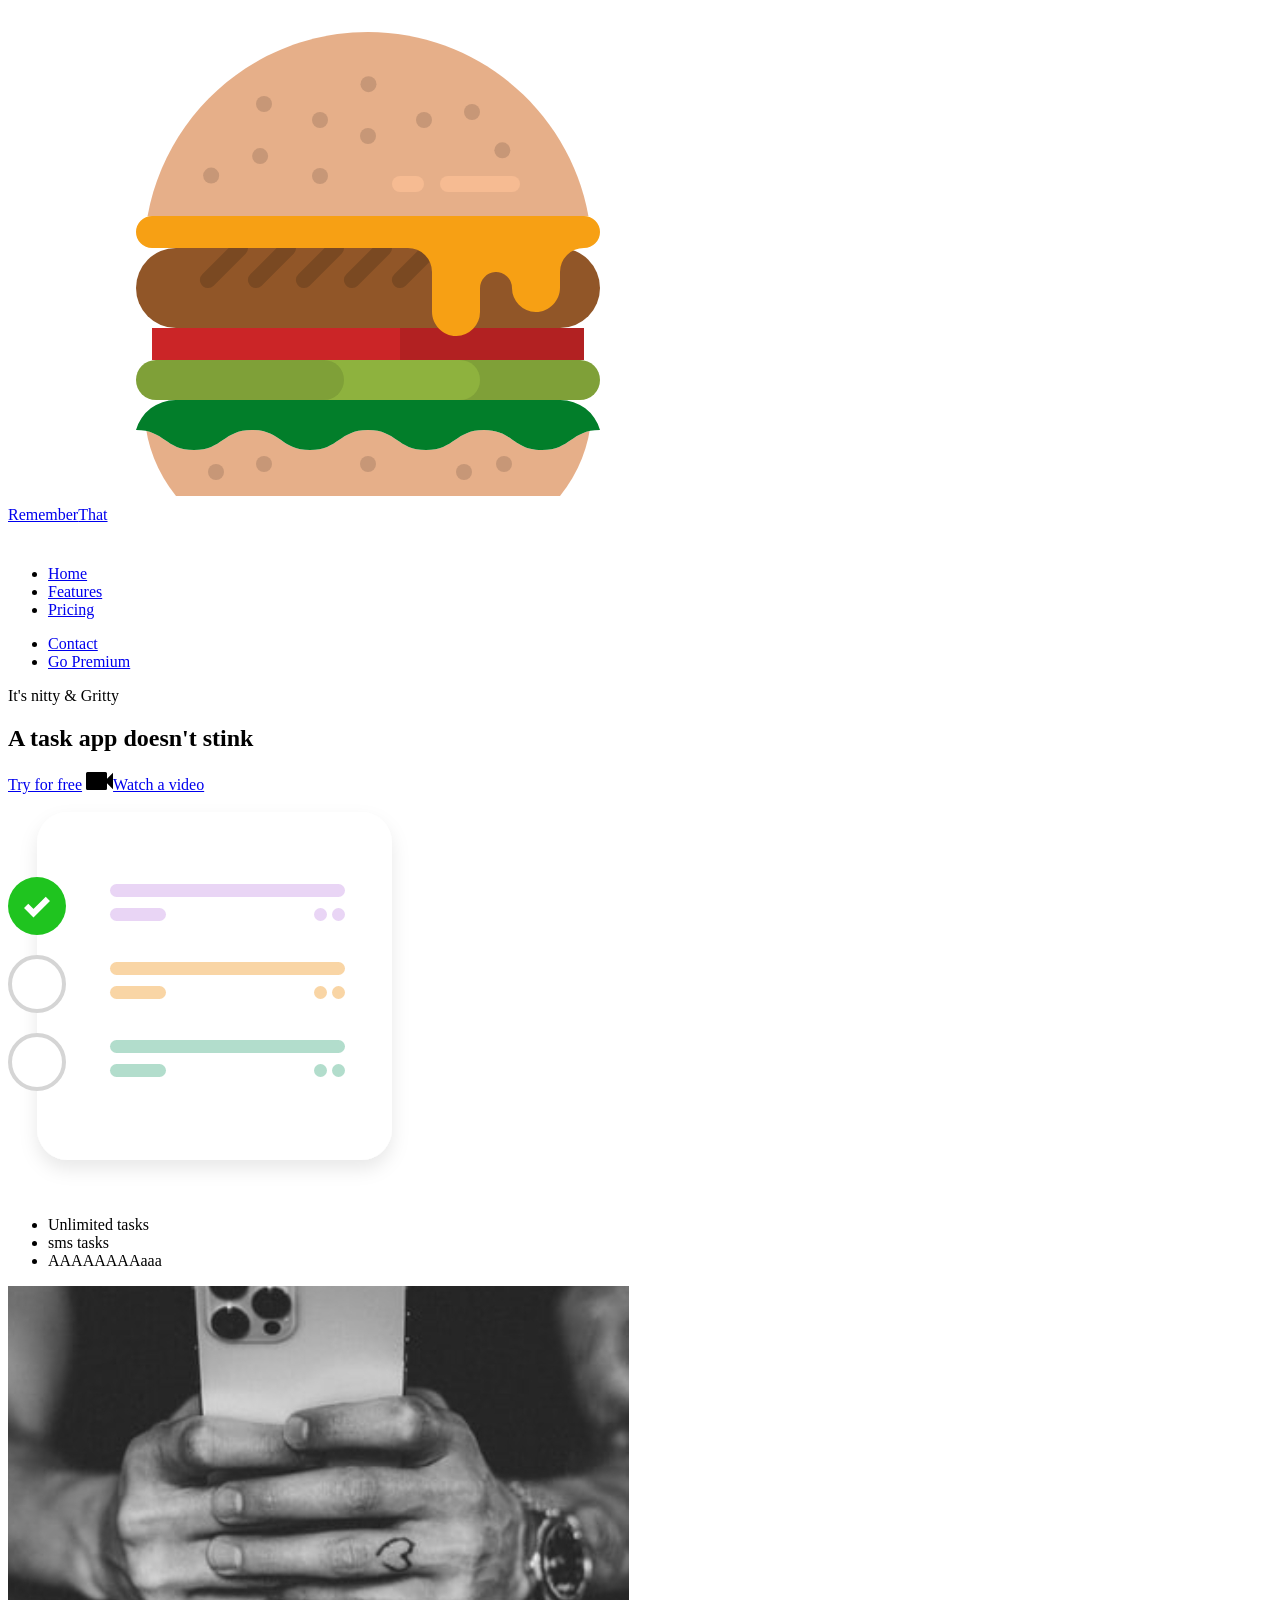
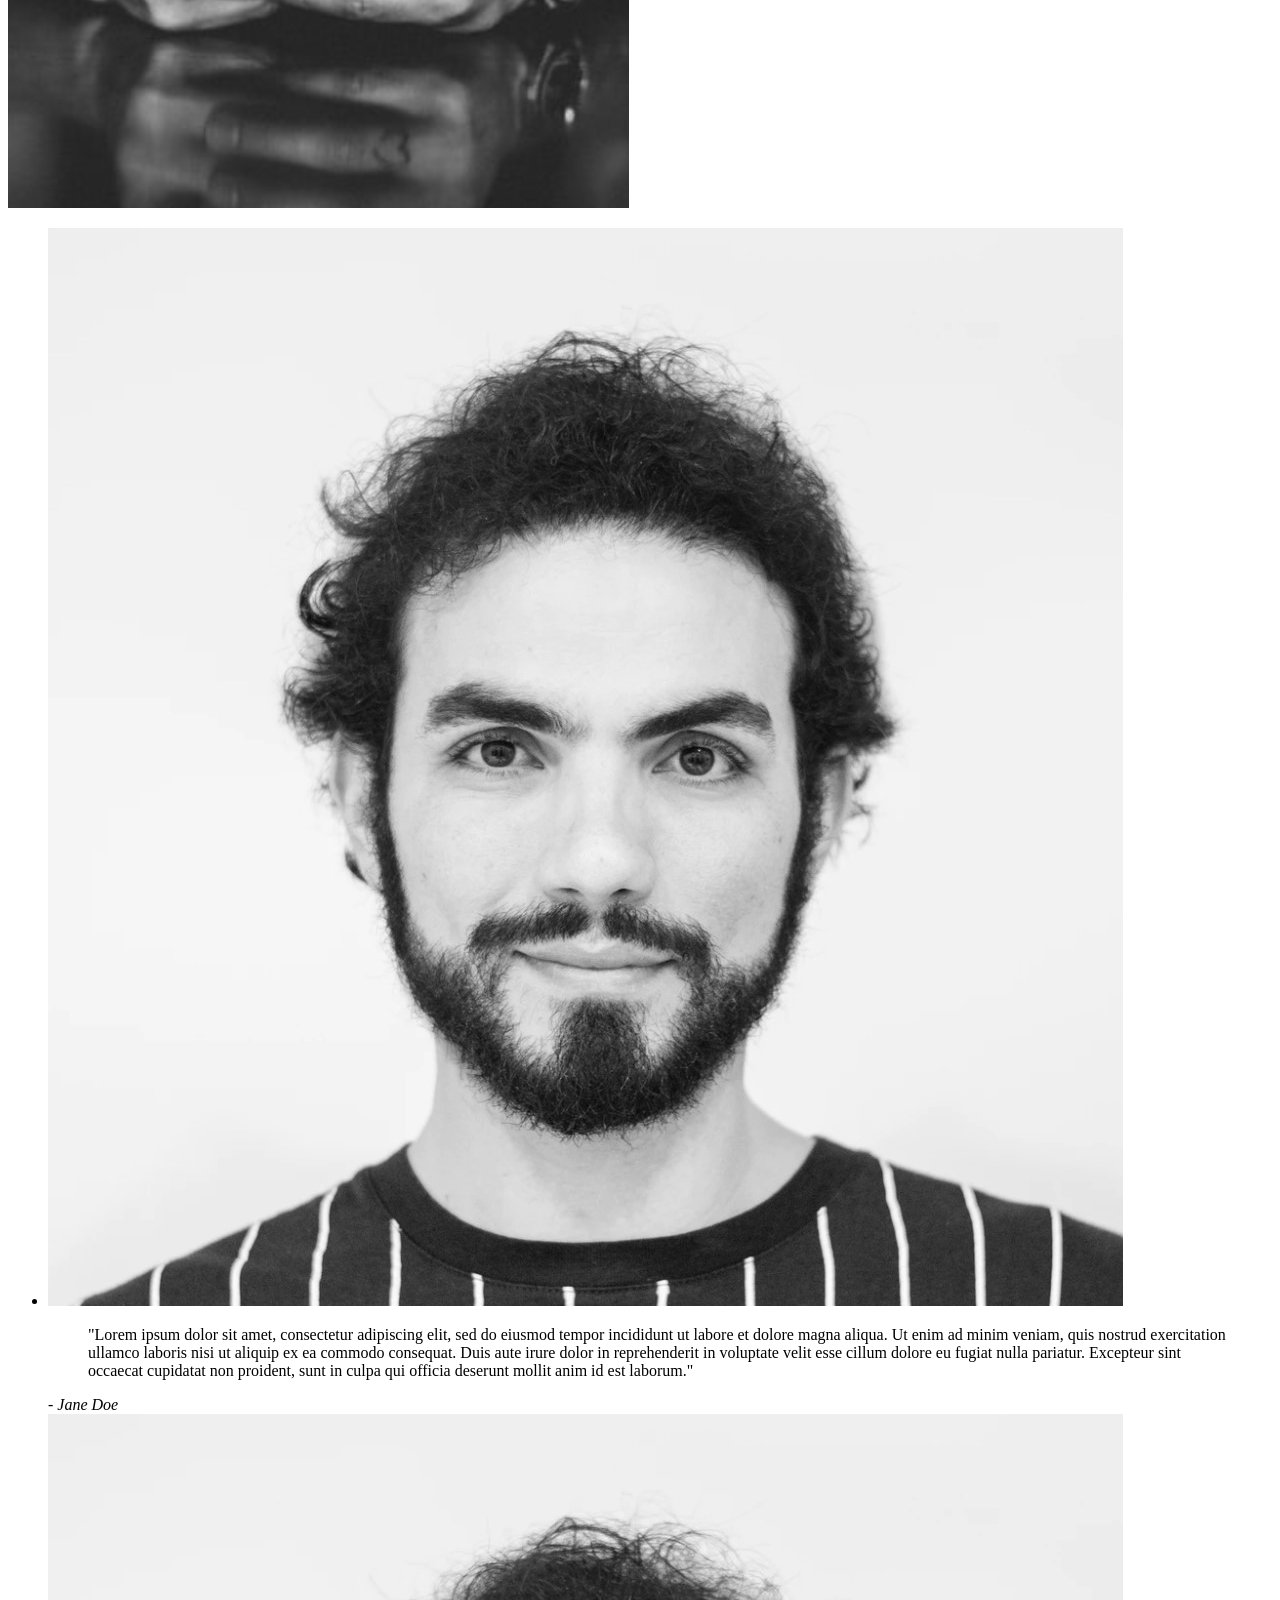
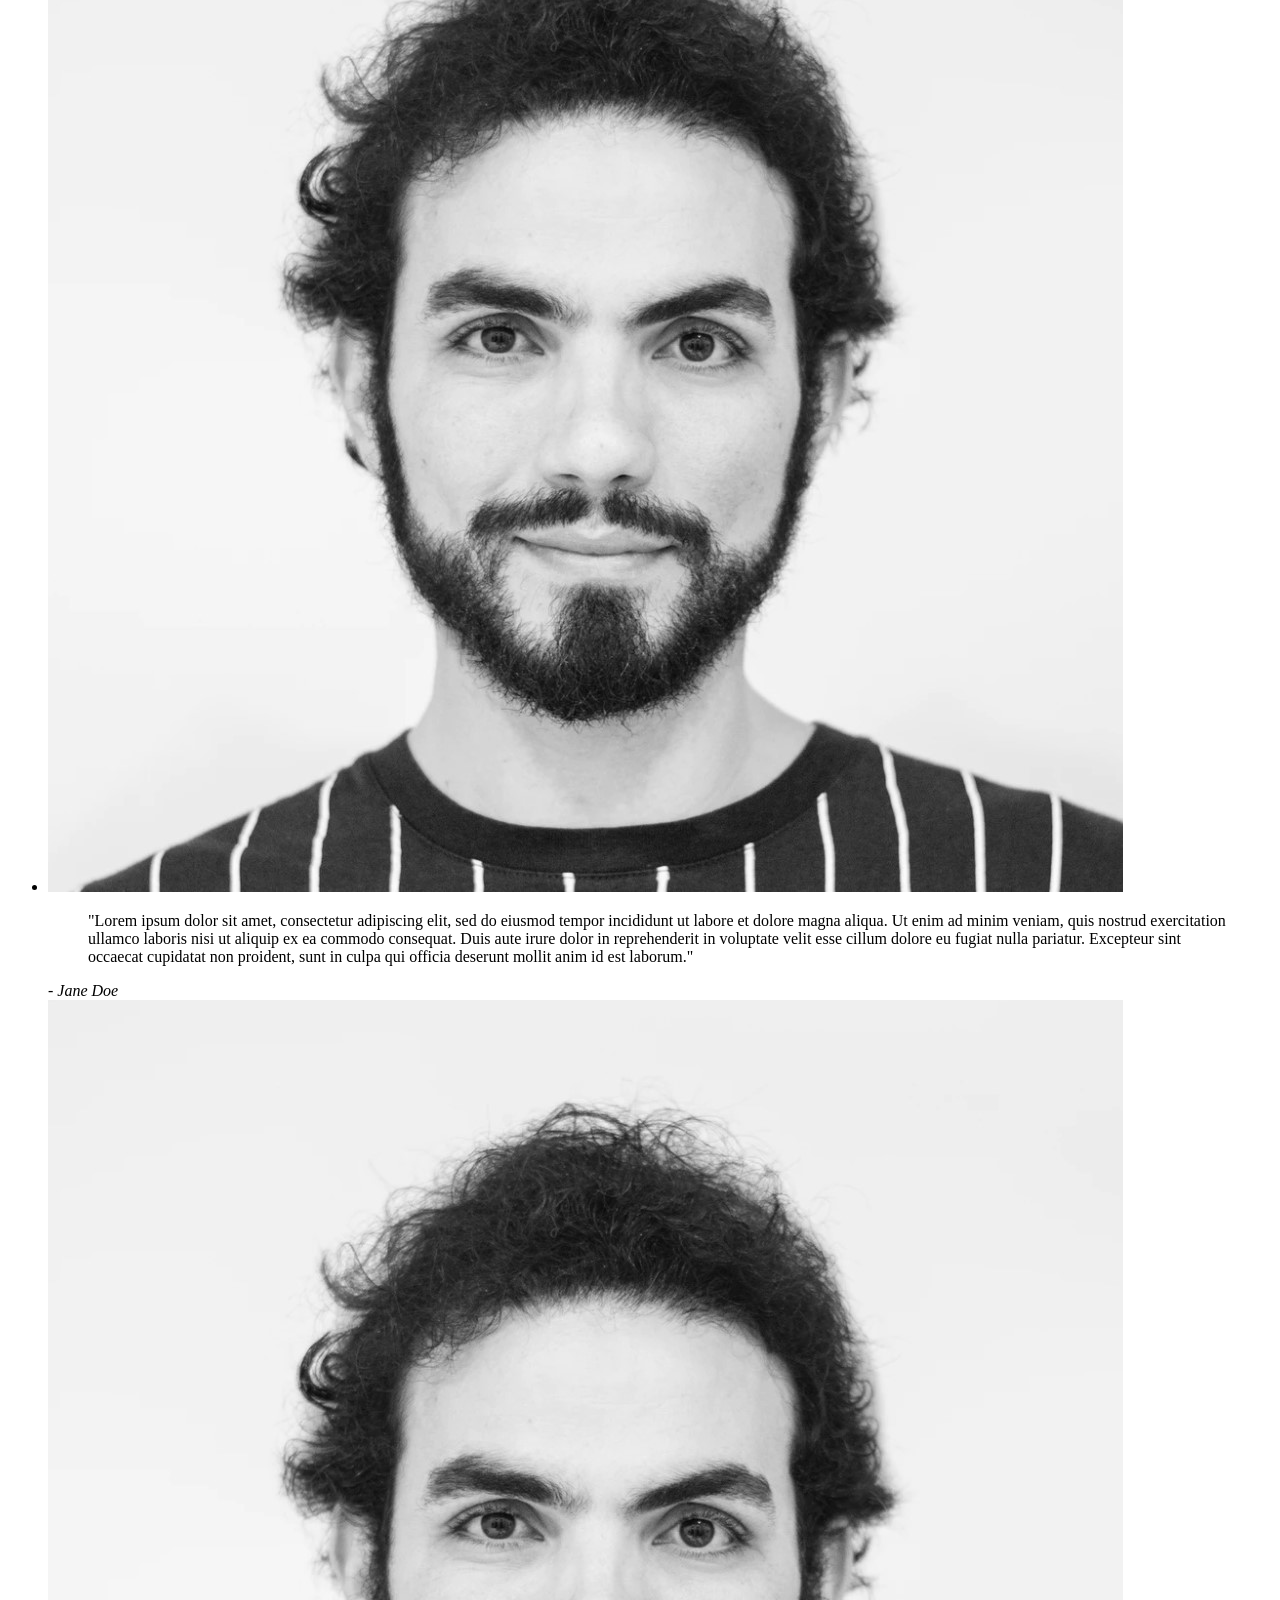
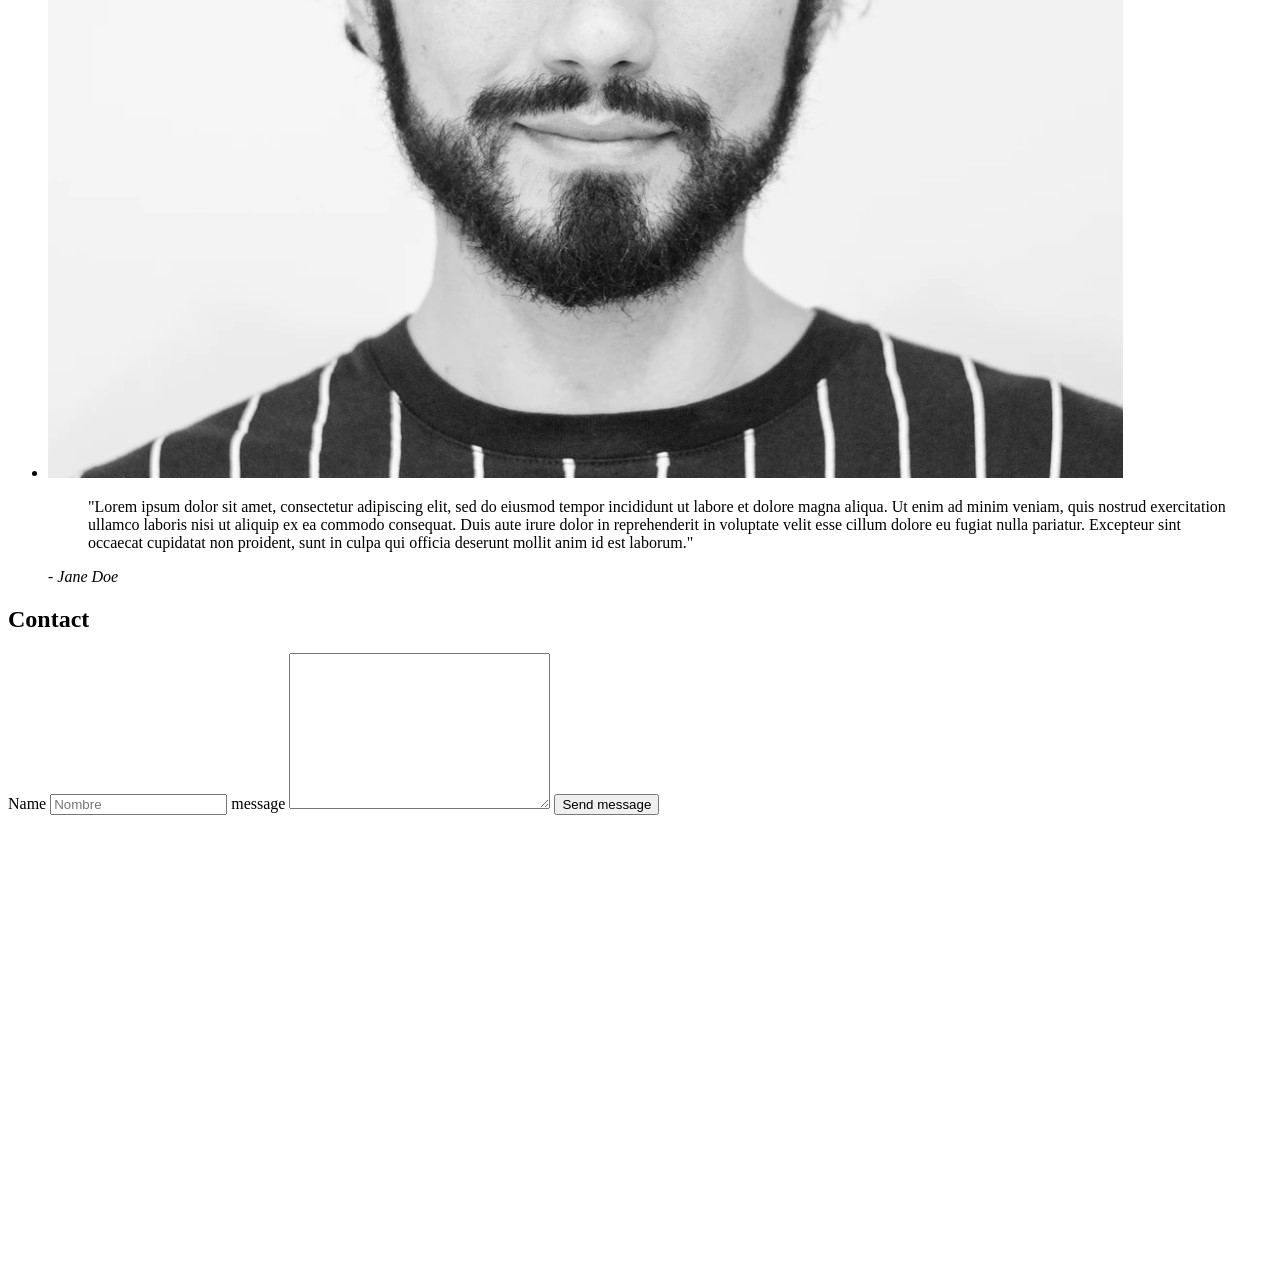
==== index.html @ d124f80e "html basico" ====
<!DOCTYPE html>
<html lang="en">
<head>
    <meta charset="UTF-8">
    <meta http-equiv="X-UA-Compatible" content="IE=edge">
    <meta name="viewport" content="width=device-width, initial-scale=1.0">
    <title>Un ejemplo</title>
    <link rel="stylesheet" href="css/main.css">
</head>
<body>
    <div class="navbar">
        <div class="container">
            <a class="logo" href="#">Remember<span>That</span></a>

            <img id="mobile-cta" class="mobile-menu" src="images/menu.svg" alt="Open navigation">

            <nav>
                <img id="mobile-exit" class="mobile-menu-exit" src="images/exit.svg" alt="Close navigation">

                <ul class="primary-nav">
                    <li class="current"><a href="#">Home</a></li>
                    <li><a href="#">Features</a></li>
                    <li><a href="#">Pricing</a></li>
                </ul>

                <ul class="secondary-nav">
                    <li><a href="#">Contact</a></li>
                    <li class="go-premium-cta"><a href="#">Go Premium</a></li>
                </ul>
            </nav>
        </div>
    </div>

    <section class="hero">
        <div class="container">
            <div class="left-col">
                <p class="subhead">It's nitty &amp; Gritty</p>
                <h1>A task app doesn't stink</h1>

                <div class="hero-cta">
                    <a href="#" class="primary-cta">Try for free</a>
                    <a href="#" class="watch-video-cta">
                        <img src="images/watch.svg" alt="Watch a video">Watch a video
                    </a>
                </div>
            </div>

            <img src="images/illustration.svg" alt="Illustration" class="hero-img">
        </div>
    </section>

    <section class="features-section">
        <div class="container">
            <ul class="features-list">
                <li>Unlimited tasks</li>
                <li>sms tasks</li>
                <li>AAAAAAAAaaa</li>
            </ul>

            <img src="images/holding-phone.jpg" alt="Man holding phone">
        </div>
    </section>

    <section class="testimonials-section">
        <div class="container">
            <ul>
                <li>
                    <img src="images/person.jpg" alt="Person">

                    <blockquote>"Lorem ipsum dolor sit amet, consectetur adipiscing elit, sed do eiusmod tempor incididunt ut labore et dolore magna aliqua. Ut enim ad minim veniam, quis nostrud exercitation ullamco laboris nisi ut aliquip ex ea commodo consequat. Duis aute irure dolor in reprehenderit in voluptate velit esse cillum dolore eu fugiat nulla pariatur. Excepteur sint occaecat cupidatat non proident, sunt in culpa qui officia deserunt mollit anim id est laborum."</blockquote>

                    <cite>- Jane Doe</cite>
                </li>
                <li>
                    <img src="images/person.jpg" alt="Person">

                    <blockquote>"Lorem ipsum dolor sit amet, consectetur adipiscing elit, sed do eiusmod tempor incididunt ut labore et dolore magna aliqua. Ut enim ad minim veniam, quis nostrud exercitation ullamco laboris nisi ut aliquip ex ea commodo consequat. Duis aute irure dolor in reprehenderit in voluptate velit esse cillum dolore eu fugiat nulla pariatur. Excepteur sint occaecat cupidatat non proident, sunt in culpa qui officia deserunt mollit anim id est laborum."</blockquote>

                    <cite>- Jane Doe</cite>
                </li>
                <li>
                    <img src="images/person.jpg" alt="Person">

                    <blockquote>"Lorem ipsum dolor sit amet, consectetur adipiscing elit, sed do eiusmod tempor incididunt ut labore et dolore magna aliqua. Ut enim ad minim veniam, quis nostrud exercitation ullamco laboris nisi ut aliquip ex ea commodo consequat. Duis aute irure dolor in reprehenderit in voluptate velit esse cillum dolore eu fugiat nulla pariatur. Excepteur sint occaecat cupidatat non proident, sunt in culpa qui officia deserunt mollit anim id est laborum."</blockquote>

                    <cite>- Jane Doe</cite>
                </li>
            </ul>
        </div>
    </section>

    <section class="contact-section">
        <div class="container">
            <div class="contact-left">
                <h2>Contact</h2>

                <form action="">
                    <label for="name">Name</label>
                    <input type="text" id="name" name="name" placeholder="Nombre">

                    <label for="message">message</label>
                    <textarea name="message" id="message" cols="30" rows="10"></textarea>

                    <input type="submit" class="send-message-cta" value="Send message">
                </form>
            </div>

            <div class="contact-right">
                <iframe src="https://www.google.com/maps/embed?pb=!1m18!1m12!1m3!1d26303.90720141195!2d-58.69843490233976!3d-34.50317835106401!2m3!1f0!2f0!3f0!3m2!1i1024!2i768!4f13.1!3m3!1m2!1s0x95bca32d4d911da9%3A0x5f5f0d9c01ed4ae!2sVilla%20de%20Mayo%2C%20Buenos%20Aires%20Province!5e0!3m2!1sen!2sar!4v1614392842137!5m2!1sen!2sar" width="600" height="450" style="border:0;" allowfullscreen="" loading="lazy"></iframe>
            </div>
        </div>
    </section>
</body>
</html>
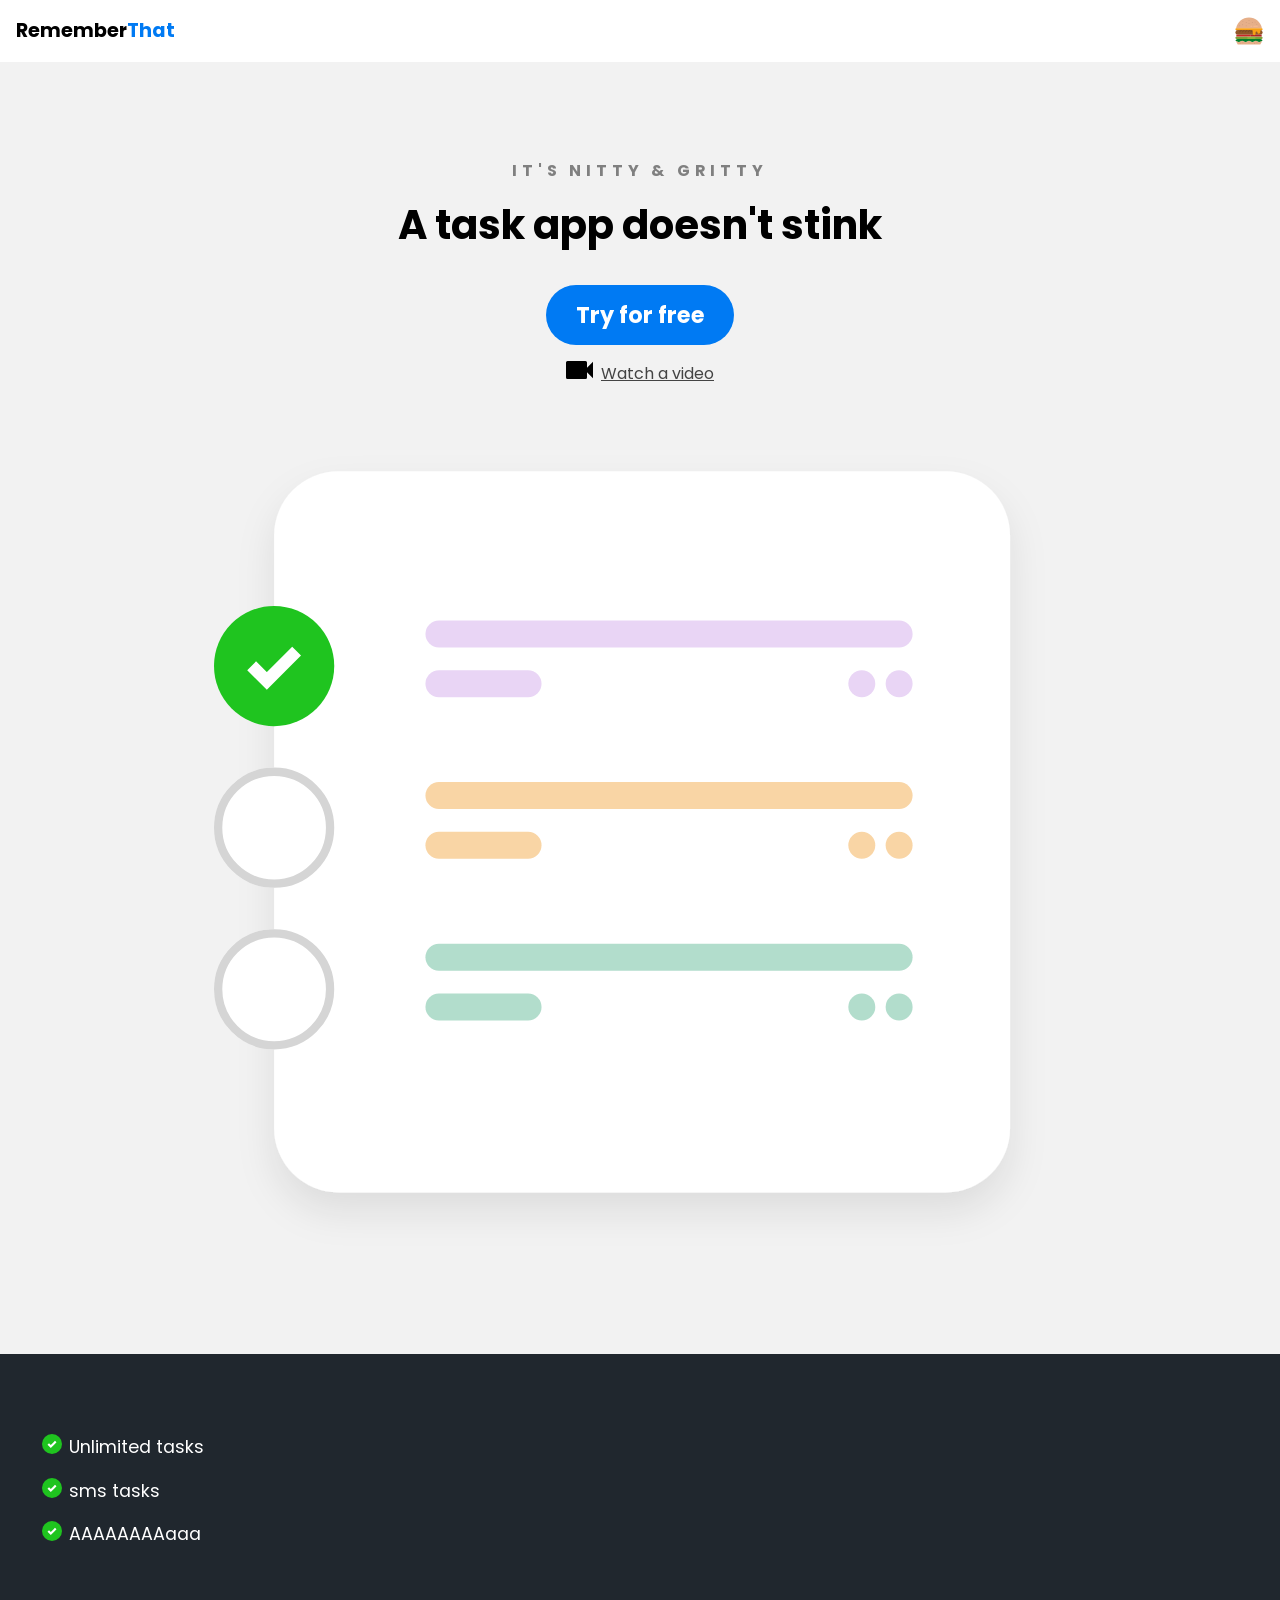
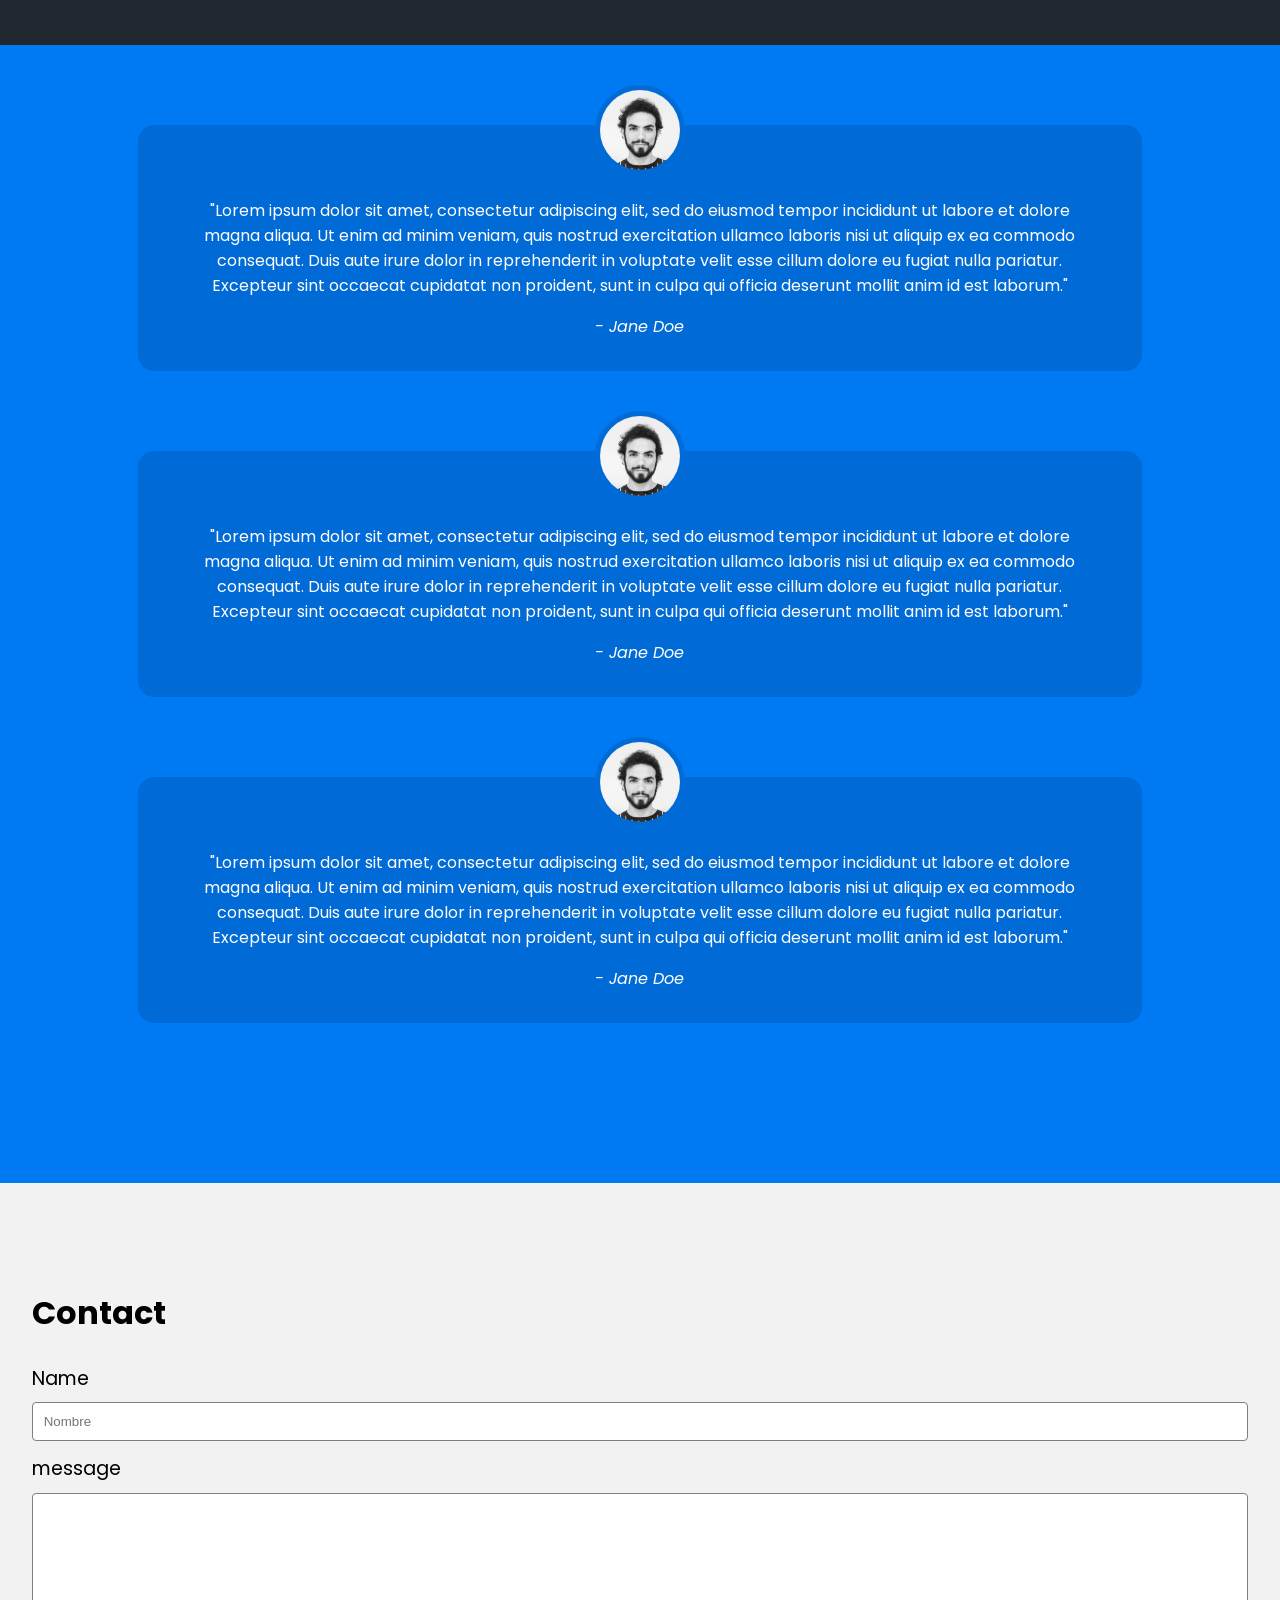
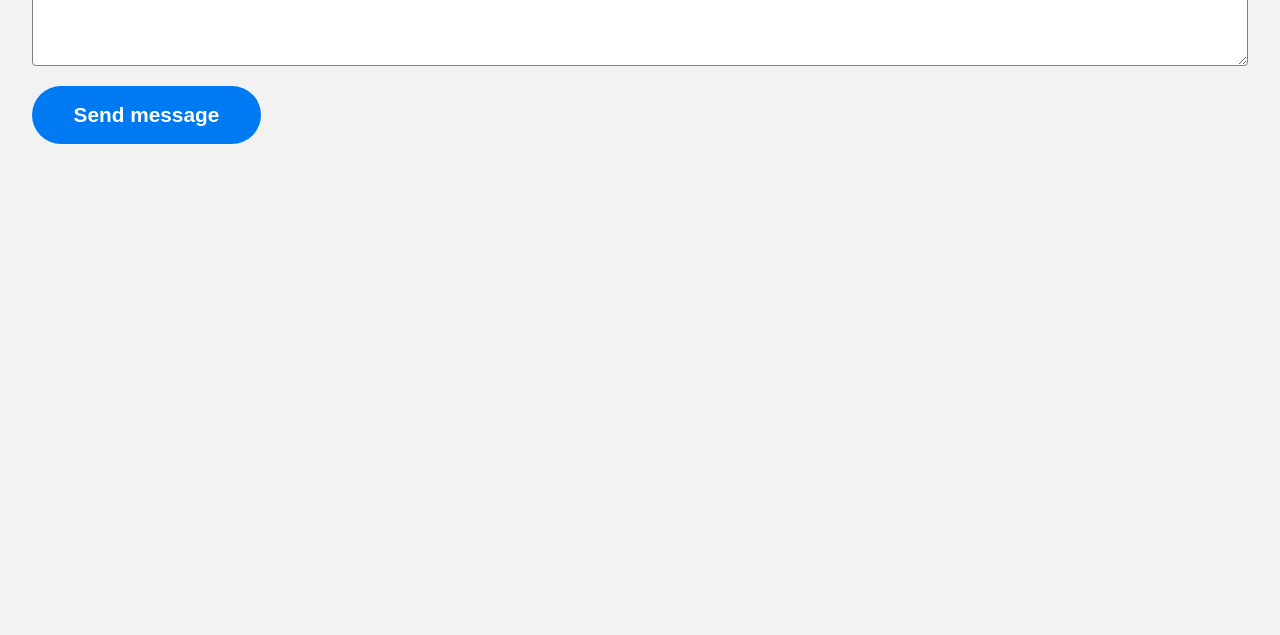
==== commit ad574218: "hecho el menu mobile" ====
--- a/index.html
+++ b/index.html
@@ -110,5 +110,22 @@
             </div>
         </div>
     </section>
+
+    <script>
+
+        const mobileBtn = document.getElementById('mobile-cta');
+        const nav = document.querySelector('nav'); // para seleccionar un elemento por nombre (seria el tag html)
+        const mobileBtnExit = document.getElementById('mobile-exit');
+
+        mobileBtn.addEventListener('click', () => {
+            nav.classList.add('menu-btn');
+        });
+
+        mobileBtnExit.addEventListener('click', () => {
+            nav.classList.remove('menu-btn');
+        });
+
+    </script>
+
 </body>
 </html>
--- a/css/main.css
+++ b/css/main.css
@@ -0,0 +1,231 @@
+@import url("https://fonts.googleapis.com/css2?family=Poppins:wght@400;700&display=swap");
+:root {
+  --primary-color:  #007af3;
+}
+
+body {
+  background: #f2f2f2;
+  margin: 0;
+  font-family: 'Poppins';
+}
+
+.navbar {
+  background: white;
+  padding: 1em;
+}
+
+.navbar .logo {
+  text-decoration: none;
+  font-weight: bold;
+  color: black;
+  font-size: 1.2em;
+}
+
+.navbar .logo span {
+  color: var(--primary-color);
+}
+
+.navbar nav {
+  display: none;
+}
+
+.navbar .container {
+  display: -webkit-box;
+  display: -ms-flexbox;
+  display: flex;
+  place-content: space-between;
+}
+
+.navbar .mobile-menu {
+  cursor: pointer;
+  width: 1.9em;
+  height: width;
+}
+
+a {
+  color: #444444;
+}
+
+ul {
+  list-style-type: none;
+  margin: 0;
+  padding: 0;
+}
+
+section {
+  padding: 5em 2em;
+}
+
+.hero {
+  text-align: center;
+}
+
+.left-col .subhead {
+  text-transform: uppercase;
+  font-weight: bold;
+  color: gray;
+  letter-spacing: .3em;
+}
+
+.left-col h1 {
+  font-size: 2.5em;
+  line-height: 1.3em;
+  margin-top: .2em;
+}
+
+.left-col .primary-cta {
+  background: var(--primary-color);
+  color: white;
+  text-decoration: none;
+  padding: .6em 1.3em;
+  font-size: 1.4em;
+  border-radius: 5em;
+  font-weight: bold;
+  display: inline-block;
+}
+
+.left-col .watch-video-cta {
+  display: block;
+  margin-top: 1em;
+}
+
+.left-col .watch-video-cta img {
+  margin-right: .5em;
+}
+
+.hero-img {
+  width: 70%;
+  margin-top: 3em;
+}
+
+section.features-section {
+  background: #20272e;
+  color: white;
+}
+
+ul.features-list {
+  margin: 0;
+  padding-left: .1em;
+}
+
+ul.features-list li {
+  font-size: 1.1em;
+  margin-bottom: 1em;
+  margin-left: 2em;
+  position: relative;
+}
+
+ul.features-list li:before {
+  content: '';
+  left: -2em;
+  position: absolute;
+  width: 20px;
+  height: 20px;
+  background-image: url("../images/bullet.svg");
+  background-size: contain;
+  margin-left: .5em;
+}
+
+.features-section img {
+  display: none;
+}
+
+.testimonials-section {
+  background: var(--primary-color);
+  color: white;
+}
+
+.testimonials-section li {
+  background: #006bd6;
+  text-align: center;
+  padding: 2em 1em;
+  width: 80%;
+  margin: 0 auto 5em auto;
+  border-radius: 1em;
+}
+
+.testimonials-section li img {
+  width: 5em;
+  height: 5em;
+  border: 5px solid #006bd6;
+  border-radius: 50%;
+  margin-top: -4.5em;
+}
+
+h2 {
+  font-size: 2em;
+}
+
+label {
+  display: block;
+  font-size: 1.2em;
+  margin-bottom: .5em;
+}
+
+input, textarea {
+  width: 100%;
+  padding: .8em;
+  margin-bottom: 1em;
+  border-radius: .3em;
+  border: 1px solid gray;
+  -webkit-box-sizing: border-box;
+          box-sizing: border-box;
+}
+
+input[type="submit"] {
+  background-color: var(--primary-color);
+  color: white;
+  font-weight: bold;
+  font-size: 1.3em;
+  border: none;
+  margin-bottom: 5em;
+  border-radius: 5em;
+  display: inline-block;
+  padding: .8em 2em;
+  width: unset;
+  cursor: pointer;
+}
+
+iframe {
+  width: 100%;
+  height: 300px;
+}
+
+nav.menu-btn {
+  display: block;
+}
+
+nav {
+  position: fixed;
+  z-index: 999;
+  width: 66%;
+  right: 0;
+  top: 0;
+  background: #20272e;
+  height: 100vh;
+  padding: 1em;
+}
+
+nav ul.primary-nav {
+  margin-top: 5em;
+}
+
+nav li a {
+  color: white;
+  text-decoration: none;
+  display: block;
+  padding: .5em;
+  font-size: 1.3em;
+  text-align: right;
+}
+
+nav li a:hover {
+  font-weight: bold;
+}
+
+.mobile-menu-exit {
+  float: right;
+  margin: .5em;
+  cursor: pointer;
+}
+/*# sourceMappingURL=main.css.map */
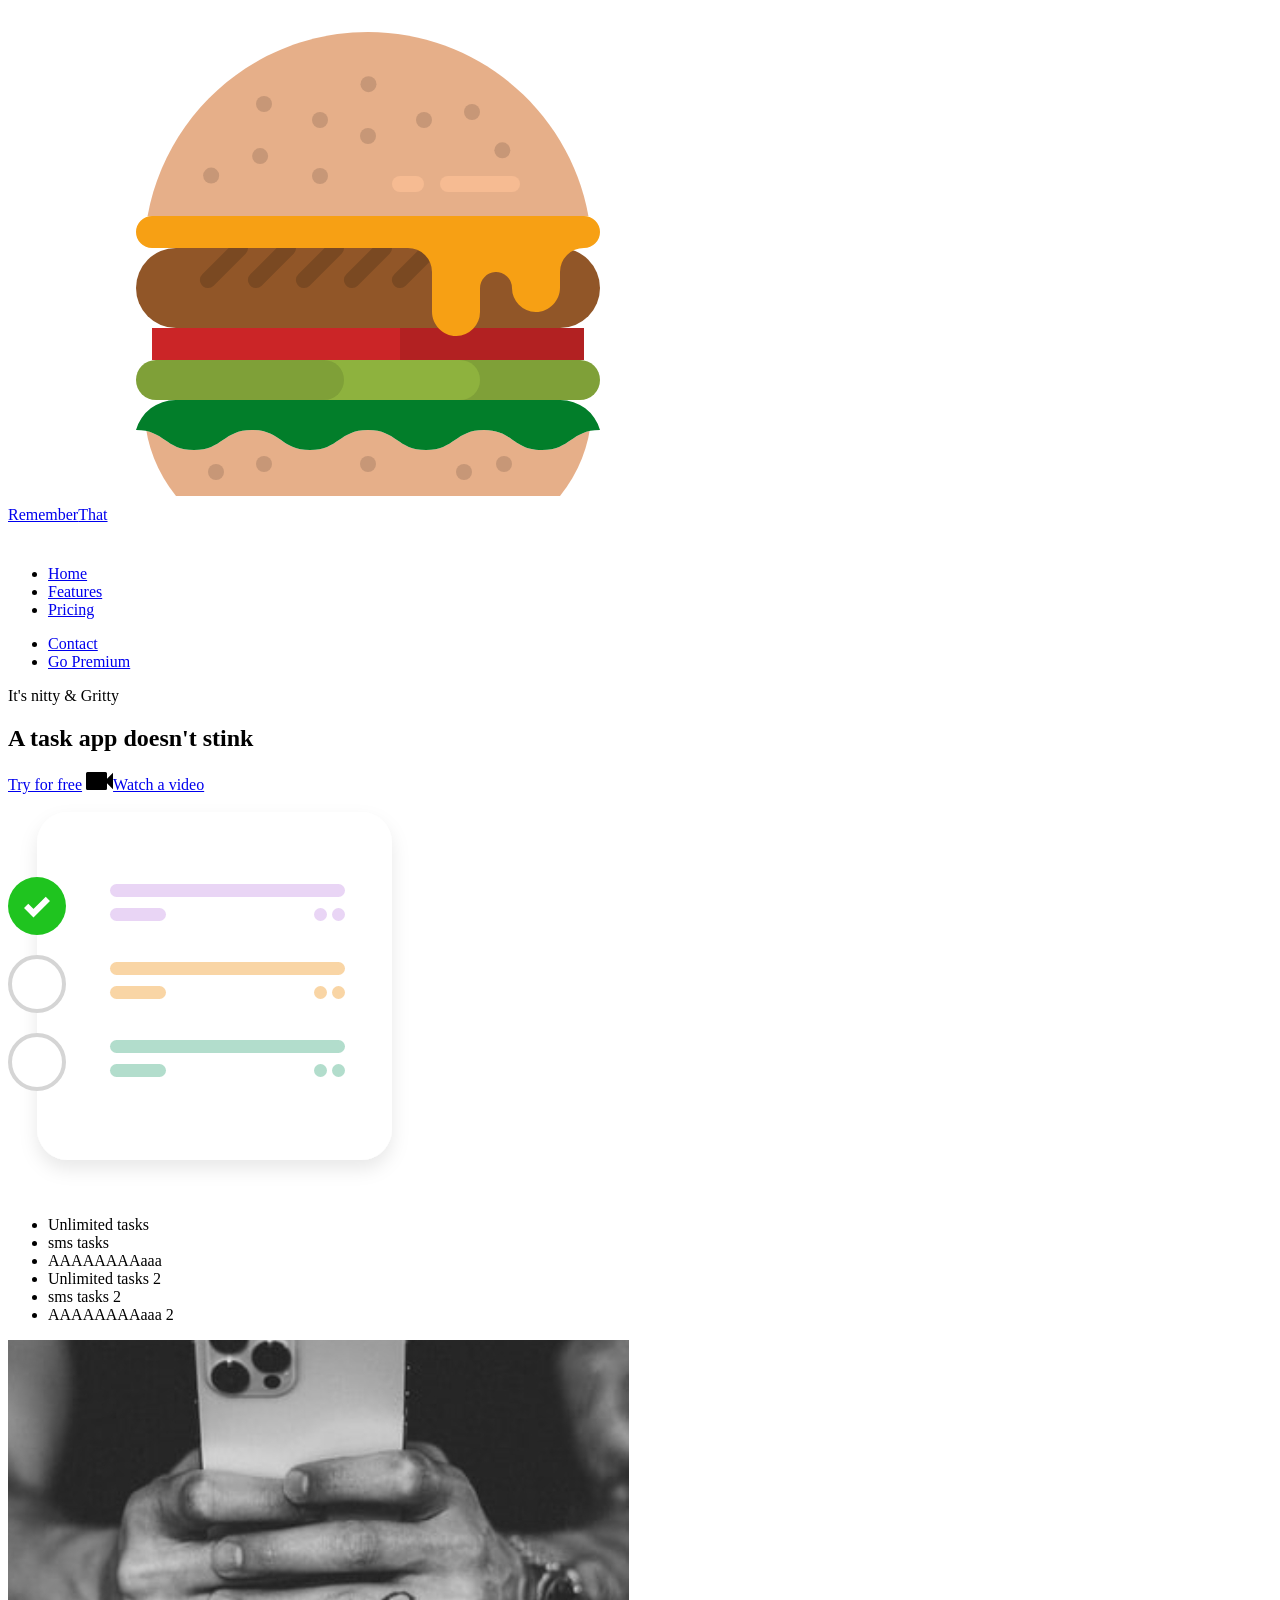
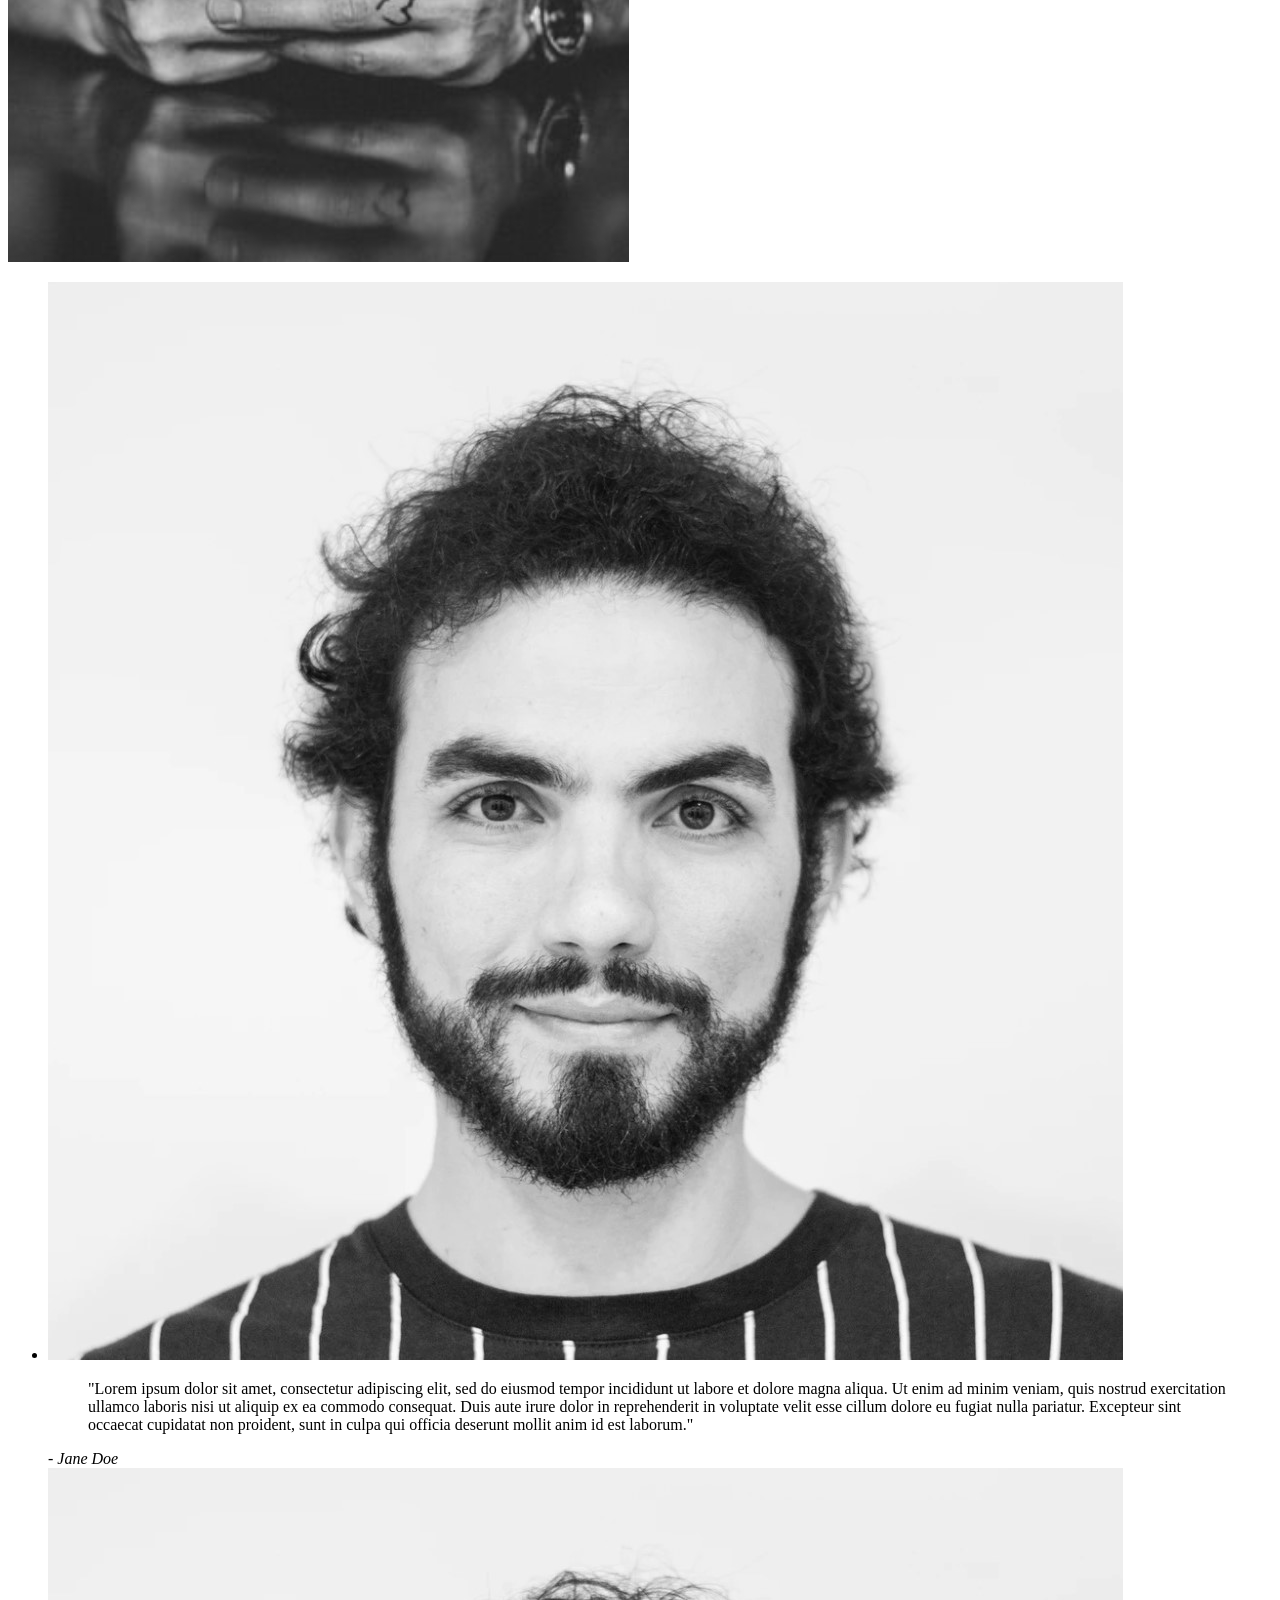
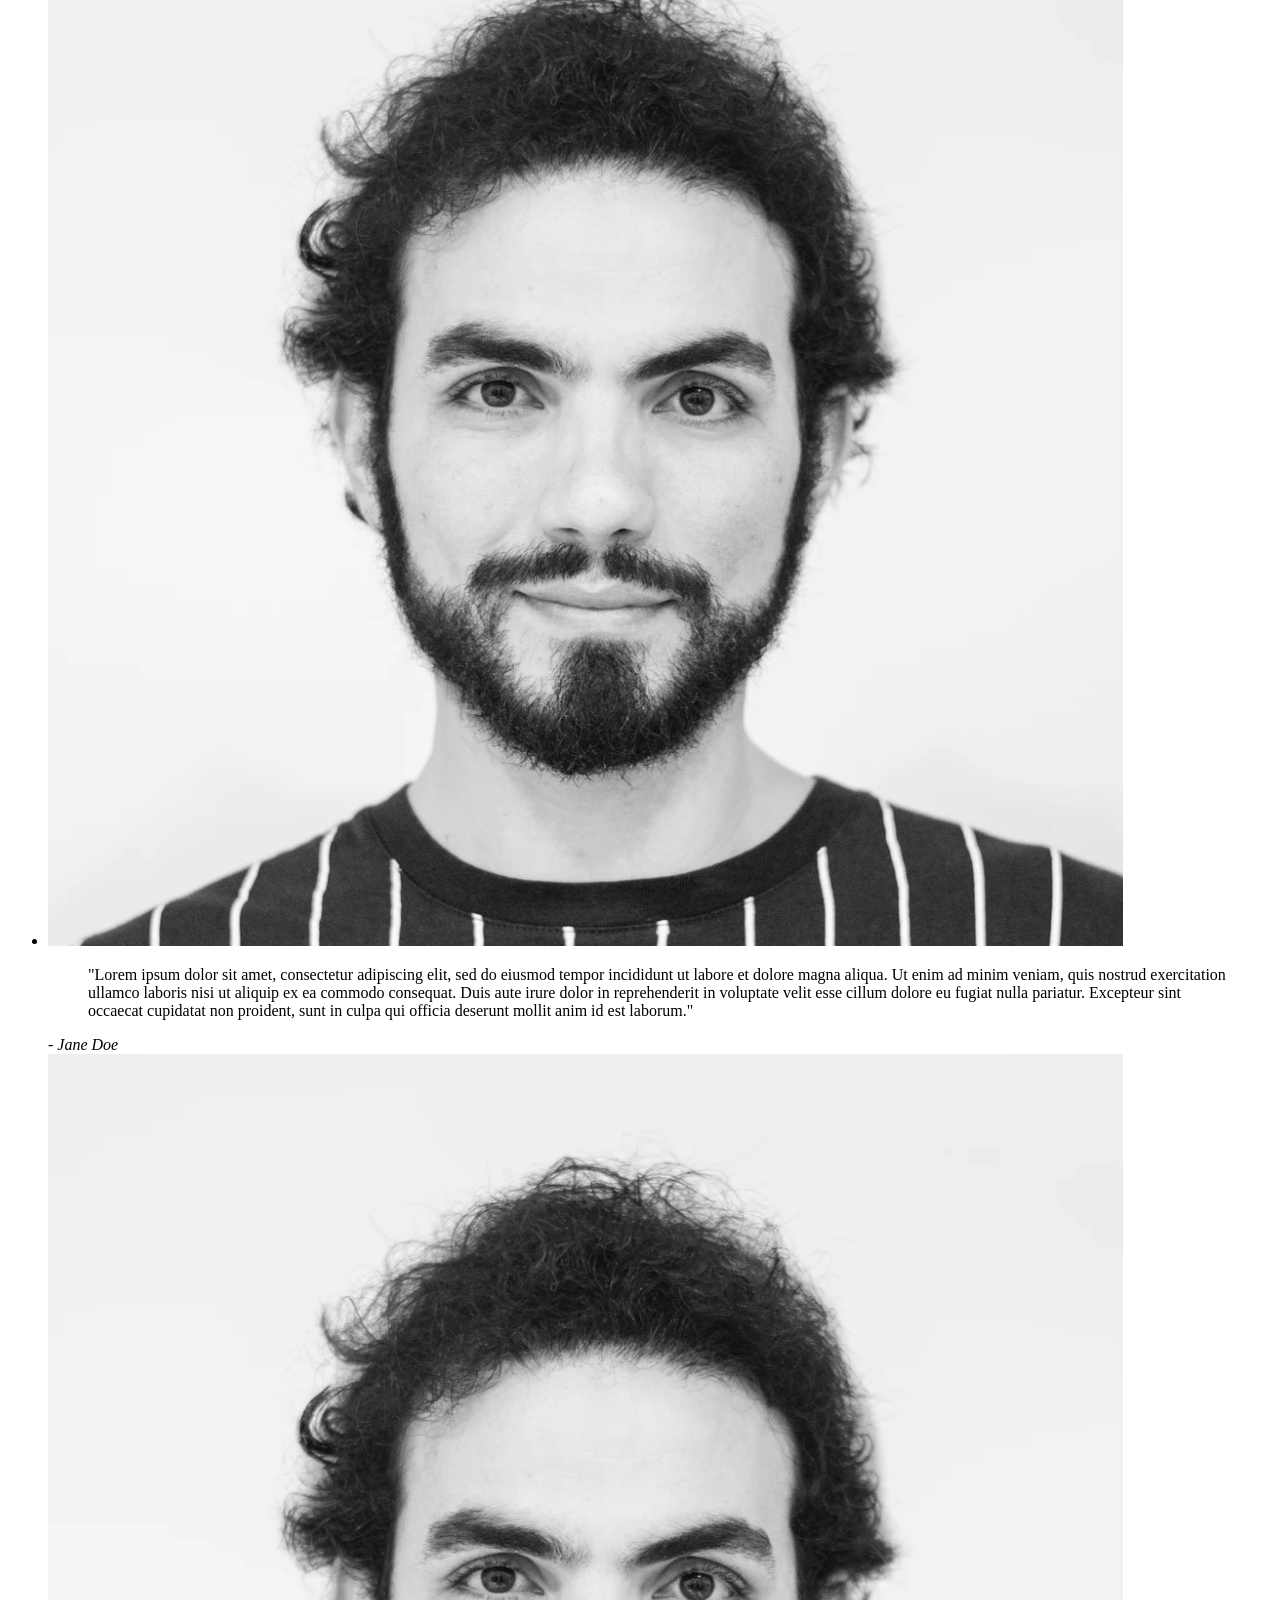
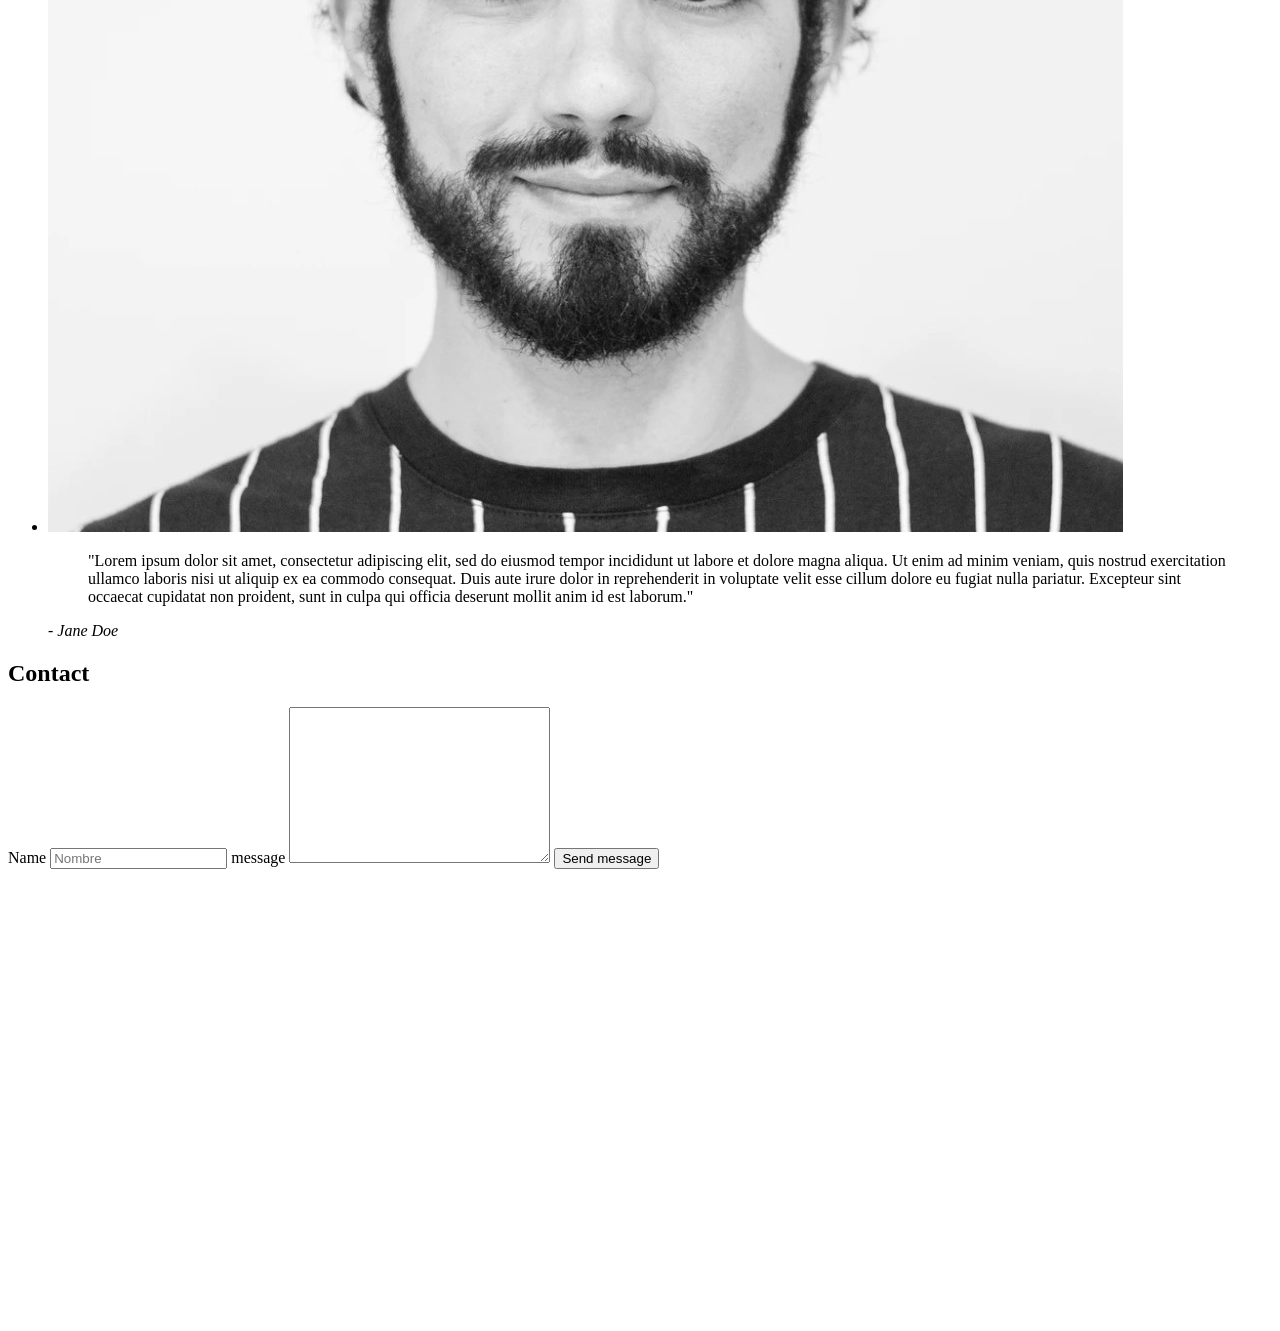
==== commit 0c0b4841: "empieza para escritorio" ====
--- a/index.html
+++ b/index.html
@@ -55,6 +55,9 @@
                 <li>Unlimited tasks</li>
                 <li>sms tasks</li>
                 <li>AAAAAAAAaaa</li>
+                <li>Unlimited tasks 2</li>
+                <li>sms tasks 2</li>
+                <li>AAAAAAAAaaa 2</li>
             </ul>
 
             <img src="images/holding-phone.jpg" alt="Man holding phone">
--- a/css/main.css
+++ b/css/main.css
@@ -1,231 +1 @@
-@import url("https://fonts.googleapis.com/css2?family=Poppins:wght@400;700&display=swap");
-:root {
-  --primary-color:  #007af3;
-}
-
-body {
-  background: #f2f2f2;
-  margin: 0;
-  font-family: 'Poppins';
-}
-
-.navbar {
-  background: white;
-  padding: 1em;
-}
-
-.navbar .logo {
-  text-decoration: none;
-  font-weight: bold;
-  color: black;
-  font-size: 1.2em;
-}
-
-.navbar .logo span {
-  color: var(--primary-color);
-}
-
-.navbar nav {
-  display: none;
-}
-
-.navbar .container {
-  display: -webkit-box;
-  display: -ms-flexbox;
-  display: flex;
-  place-content: space-between;
-}
-
-.navbar .mobile-menu {
-  cursor: pointer;
-  width: 1.9em;
-  height: width;
-}
-
-a {
-  color: #444444;
-}
-
-ul {
-  list-style-type: none;
-  margin: 0;
-  padding: 0;
-}
-
-section {
-  padding: 5em 2em;
-}
-
-.hero {
-  text-align: center;
-}
-
-.left-col .subhead {
-  text-transform: uppercase;
-  font-weight: bold;
-  color: gray;
-  letter-spacing: .3em;
-}
-
-.left-col h1 {
-  font-size: 2.5em;
-  line-height: 1.3em;
-  margin-top: .2em;
-}
-
-.left-col .primary-cta {
-  background: var(--primary-color);
-  color: white;
-  text-decoration: none;
-  padding: .6em 1.3em;
-  font-size: 1.4em;
-  border-radius: 5em;
-  font-weight: bold;
-  display: inline-block;
-}
-
-.left-col .watch-video-cta {
-  display: block;
-  margin-top: 1em;
-}
-
-.left-col .watch-video-cta img {
-  margin-right: .5em;
-}
-
-.hero-img {
-  width: 70%;
-  margin-top: 3em;
-}
-
-section.features-section {
-  background: #20272e;
-  color: white;
-}
-
-ul.features-list {
-  margin: 0;
-  padding-left: .1em;
-}
-
-ul.features-list li {
-  font-size: 1.1em;
-  margin-bottom: 1em;
-  margin-left: 2em;
-  position: relative;
-}
-
-ul.features-list li:before {
-  content: '';
-  left: -2em;
-  position: absolute;
-  width: 20px;
-  height: 20px;
-  background-image: url("../images/bullet.svg");
-  background-size: contain;
-  margin-left: .5em;
-}
-
-.features-section img {
-  display: none;
-}
-
-.testimonials-section {
-  background: var(--primary-color);
-  color: white;
-}
-
-.testimonials-section li {
-  background: #006bd6;
-  text-align: center;
-  padding: 2em 1em;
-  width: 80%;
-  margin: 0 auto 5em auto;
-  border-radius: 1em;
-}
-
-.testimonials-section li img {
-  width: 5em;
-  height: 5em;
-  border: 5px solid #006bd6;
-  border-radius: 50%;
-  margin-top: -4.5em;
-}
-
-h2 {
-  font-size: 2em;
-}
-
-label {
-  display: block;
-  font-size: 1.2em;
-  margin-bottom: .5em;
-}
-
-input, textarea {
-  width: 100%;
-  padding: .8em;
-  margin-bottom: 1em;
-  border-radius: .3em;
-  border: 1px solid gray;
-  -webkit-box-sizing: border-box;
-          box-sizing: border-box;
-}
-
-input[type="submit"] {
-  background-color: var(--primary-color);
-  color: white;
-  font-weight: bold;
-  font-size: 1.3em;
-  border: none;
-  margin-bottom: 5em;
-  border-radius: 5em;
-  display: inline-block;
-  padding: .8em 2em;
-  width: unset;
-  cursor: pointer;
-}
-
-iframe {
-  width: 100%;
-  height: 300px;
-}
-
-nav.menu-btn {
-  display: block;
-}
-
-nav {
-  position: fixed;
-  z-index: 999;
-  width: 66%;
-  right: 0;
-  top: 0;
-  background: #20272e;
-  height: 100vh;
-  padding: 1em;
-}
-
-nav ul.primary-nav {
-  margin-top: 5em;
-}
-
-nav li a {
-  color: white;
-  text-decoration: none;
-  display: block;
-  padding: .5em;
-  font-size: 1.3em;
-  text-align: right;
-}
-
-nav li a:hover {
-  font-weight: bold;
-}
-
-.mobile-menu-exit {
-  float: right;
-  margin: .5em;
-  cursor: pointer;
-}
-/*# sourceMappingURL=main.css.map */+                                                                                                                                                                                                                                                                                                                                                                                                                                                                                                                                                                                                                                                                                                                                                                                                                                                                                                                                                                                                                                                                                                                                                                                                                                                                                                                                                                                                                                                                                                                                                                                                                                                                                                                                                                                                                                                                                                                                                                                                                                                                                                                                                                                                                                                                                                                                                                                                                                                                                                                                                                                                                                                                                                                                                                                                                                                                                                                                                                                                                                                                                                                                                                                                                                                                                                                                                                                                                                                                                                                                                                                                                                                                                                                                                                                                                                                                                                                                                                                                                                                                                                                                                                                                                                                                                                                                                                                                                                                                                                                                                                                                                                                                                                                                                                                                                                                                                                 
